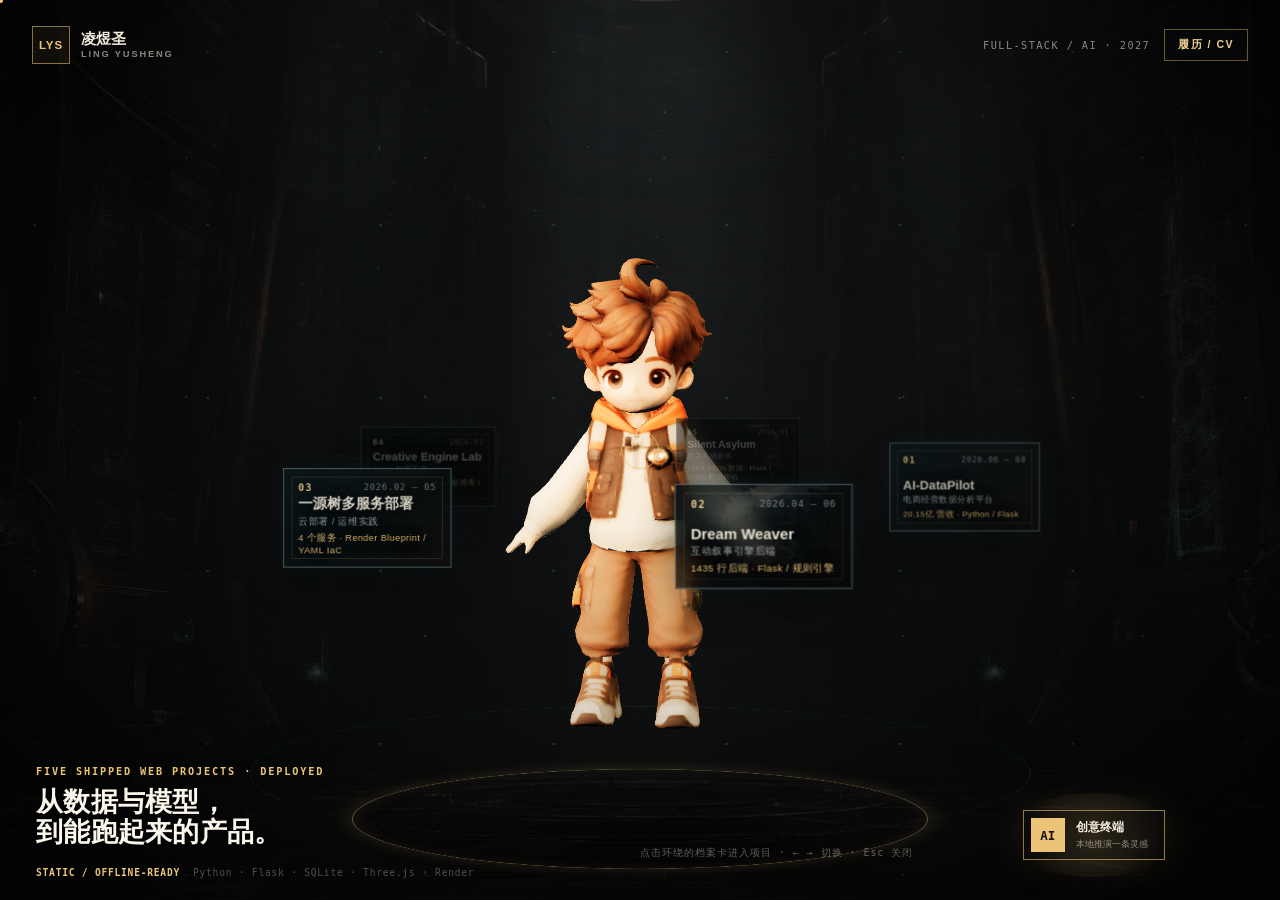
==== index.html @ 1874d437 "Initial commit: offline 3D portfolio site with five full-stack projects and resume" ====
<!doctype html>
<html lang="zh-CN">
<head>
  <meta charset="utf-8" />
  <meta name="viewport" content="width=device-width, initial-scale=1, viewport-fit=cover" />
  <title>凌煜圣 LING YUSHENG · 全栈 / AI 应用作品集</title>
  <meta name="description" content="凌煜圣的全栈作品集，5 个独立完成并部署上线的 Web 项目，技术栈 Python / Flask、原生 JavaScript、Three.js、Render。" />
  <link rel="stylesheet" href="./styles.css?v=scout-3d-03" />
</head>
<body>
  <!-- 首屏加载层：15MB 模型需要几秒，用进度层换第一印象 -->
  <div class="preloader" id="preloader" aria-hidden="true">
    <div class="pre-inner">
      <div class="pre-mark">LYS</div>
      <div class="pre-title">凌煜圣 · 全栈 / AI 应用</div>
      <div class="pre-track"><i id="preFill"></i></div>
      <div class="pre-meta"><span class="mono" id="prePct">00</span><span id="preLabel">正在加载 3D 场景 …</span></div>
    </div>
  </div>

  <!-- 自定义光标（仅桌面指针设备） -->
  <div class="cursor-ring" id="cursorRing" aria-hidden="true"></div>
  <div class="cursor-dot" id="cursorDot" aria-hidden="true"></div>

  <main class="portfolio-shell">
    <section class="stage" id="stage">
      <div id="threeStage" class="three-stage" aria-label="3D portfolio stage"></div>
      <canvas id="fallbackStage" class="fallback-stage" aria-hidden="true"></canvas>
      <div class="stage-vignette" aria-hidden="true"></div>
      <div class="ground-shadow" aria-hidden="true"></div>
      <div class="ground-ring ring-one" aria-hidden="true"></div>
      <div class="ground-ring ring-two" aria-hidden="true"></div>
      <div class="noise-layer" aria-hidden="true"></div>
      <div class="project-signal" id="projectSignal" aria-hidden="true"><span></span><small>ARCHIVE LINK STABLE</small></div>

      <header class="site-mark">
        <a class="brand" href="#stage" aria-label="返回首页">
          <span class="brand-mark">LYS</span>
          <span class="brand-text">凌煜圣<small>LING YUSHENG</small></span>
        </a>
        <nav class="site-tools" aria-label="站点工具">
          <span class="year mono">FULL-STACK / AI · 2027</span>
          <button class="resume-toggle" id="resumeToggle" type="button" aria-controls="resumeDossier" aria-expanded="false">履历 / CV</button>
        </nav>
      </header>

      <section class="hero-copy" aria-label="Portfolio statement">
        <p class="mono">FIVE SHIPPED WEB PROJECTS · DEPLOYED</p>
        <h1>从数据与模型，<br />到能跑起来的产品。</h1>
      </section>

      <p class="guide-whisper mono"><span id="guideHint">点击环绕的档案卡进入项目 · ← → 切换 · Esc 关闭</span></p>
      <nav class="project-orbit" id="projectOrbit" aria-label="精选项目"></nav>

      <!-- 深度项目档案 -->
      <aside class="project-file" id="projectFile" aria-live="polite" aria-hidden="true">
        <button class="close-file" type="button" id="closeProjectFile" aria-label="关闭项目档案">×</button>
        <div class="file-index mono" id="fileType">档案 01</div>
        <div class="file-cover" id="fileCoverFrame"><img id="fileCover" alt="项目预览" /></div>
        <h2 id="fileTitle">Project</h2>
        <p class="file-outcome" id="fileOutcome"></p>

        <p class="block-kicker mono" id="howKicker">HOW IT WORKS / 怎么实现</p>
        <p class="file-how" id="fileHow"></p>

        <div class="file-metrics" id="fileMetrics"></div>

        <p class="block-kicker mono" id="proofKicker">KEY CALLS / 难点与处理</p>
        <div class="file-proof" id="fileProof"></div>

        <div class="mini-tags" id="fileTags"></div>
        <div class="file-actions">
          <button class="launch-project" type="button" id="launchProject">进入体验 <span>↗</span></button>
        </div>
      </aside>

      <!-- 创意终端：纯前端确定性生成，零后端、零 API Key -->
      <aside class="terminal-panel" id="engine" aria-hidden="true">
        <button class="close-file" type="button" id="closeEngine" aria-label="关闭创意终端">×</button>
        <p class="terminal-kicker mono">CREATIVE TERMINAL · LOCAL</p>
        <h2>输入一句灵感</h2>
        <p class="terminal-note">本地确定性推演，不请求任何外部接口。</p>
        <textarea id="briefInput" rows="4" placeholder="例如：雨夜赛博茶馆，茶客都没有影子"></textarea>
        <div class="quick-prompts" id="quickPrompts"></div>
        <button class="generate-action" id="generateBtn" type="button"><span>生成创意档案</span><span>→</span></button>
        <p class="engine-state mono" id="reactorState">READY</p>
      </aside>

      <aside class="result-file" id="resultPanel" aria-live="polite" aria-hidden="true">
        <button class="close-file" type="button" id="closeResult" aria-label="关闭生成档案">×</button>
        <p class="terminal-kicker mono">GENERATED FILE</p>
        <h2 id="conceptTitle">创意档案</h2>
        <p id="creativeThesis"></p>
        <div class="brief-facts"><span id="audience"></span><span id="outputFormat"></span></div>
        <p class="worldview" id="worldview"></p>
        <div class="palette" id="palette"></div>
        <div class="tag-list" id="keywords"></div>
        <pre id="imagePrompt"></pre>
        <button class="copy-prompt" id="copyPrompt" type="button">复制 Prompt</button>
      </aside>

      <!-- 履历（网页内速览，投递版 PDF 可下载） -->
      <aside class="resume-dossier" id="resumeDossier" aria-hidden="true" aria-label="凌煜圣个人简历">
        <button class="close-file" type="button" id="closeResume" aria-label="关闭个人简历">×</button>
        <section class="resume-identity">
          <div class="resume-photo"><img src="./assets/profile/ling-yusheng.jpg" alt="凌煜圣" /></div>
          <p class="resume-kicker mono">PERSONNEL FILE / 2027</p>
          <h2>凌煜圣</h2>
          <p class="resume-name mono">LING YUSHENG</p>
          <p class="resume-role">全栈 / 后端开发（AI 应用方向）· 2027 届校招</p>
          <div class="resume-contact">
            <span>17783190642</span>
            <span>1793838655@qq.com</span>
            <span>重庆 · 全国任意城市可到岗</span>
            <span>重庆财经学院 · 讯飞人工智能学院 · 人工智能（本科）2023.09–2027.06</span>
          </div>
          <a class="resume-download" href="./assets/resume/ling-yusheng-fullstack-resume.pdf" target="_blank" rel="noopener">下载投递版 PDF <span>↓</span></a>
        </section>
        <section class="resume-content">
          <p class="resume-kicker mono">FULL-STACK / AI APPLICATION</p>
          <h3>从数据与模型，到能跑起来的全栈产品。</h3>
          <p class="resume-lead">人工智能专业 2027 届。后端、前端、数据库到部署均独立完成，写了 5 个能跑、也部署上线的 Web 项目，主要用 Python/Flask、原生 JS、SQLite 和 Render；2025 年暑假在重庆云幕科技做过三个月三维可视化。</p>
          <div class="resume-grid">
            <section>
              <h4 class="mono">技术能力</h4>
              <p><b>后端</b>Python · Flask · 标准库 HTTP 服务 · REST · SQLite · 规则引擎与数值驱动状态流转</p>
              <p><b>前端</b>HTML / CSS / 原生 JavaScript · ECharts · Canvas · Three.js</p>
              <p><b>数据</b>pandas 清洗与脱敏 · 指标口径建模 · 二十万条级订单/账单聚合</p>
              <p><b>AI 工程</b>LLM 接入与输出约束（白名单/数值钳制/降级）· DeepSeek / Ollama 本地调用 · ComfyUI 节点式出图 · Prompt</p>
              <p><b>工程化</b>Git · Render Blueprint 多服务编排 · Pillow 图像处理与感知哈希</p>
            </section>
            <section>
              <h4 class="mono">教育</h4>
              <p><b>重庆财经学院</b>讯飞人工智能学院 · 人工智能（本科）2023.09–2027.06</p>
              <h4 class="resume-subhead mono">目标方向</h4>
              <p>全栈 / 后端开发（AI 应用方向）<br />AI 应用工程师 / FDE</p>
            </section>
          </div>
          <section class="resume-experience">
            <h4 class="mono">实习经历 / 重庆云幕科技 · 2025.07–09</h4>
            <p class="experience-role">三维建模与可视化项目实习</p>
            <ul>
              <li>曾家岩隧道动画：修正主体、匝道与通风设施穿模失真，精简面数并反复适配镜头。</li>
              <li>上海人民医院数字沙盘：依据施工图搭建全院区模型并统一轻量化。</li>
              <li>模型 240 万面 → 38 万面稳定 60fps，调试时间缩短约 40%，两个月一次性验收。</li>
            </ul>
          </section>
          <section class="resume-projects">
            <h4 class="mono">作品（点击展厅卡片查看）</h4>
            <span>AI-DataPilot · 经营数据分析</span>
            <span>Dream Weaver · 互动叙事后端</span>
            <span>一源树多服务 · 云部署</span>
            <span>Creative Engine Lab · AIGC 工具</span>
            <span>Silent Asylum · 文字互动游戏</span>
          </section>
        </section>
      </aside>

      <button class="terminal-dock" id="engineToggle" type="button" aria-expanded="false" aria-controls="engine">
        <span class="terminal-icon mono">AI</span>
        <span><strong>创意终端</strong><small class="mono">本地推演一条灵感</small></span>
      </button>

      <footer class="tech-strip">
        <span class="mono" id="serverStatus">LOCAL ENGINE</span>
        <span class="mono">Python · Flask · SQLite · Three.js · Render</span>
      </footer>
    </section>
  </main>

  <script src="./vendor/three.min.js"></script>
  <script src="./vendor/GLTFLoader.js"></script>
  <script src="./app.js?v=scout-3d-03"></script>
</body>
</html>
---- styles.css ----
:root {
  --bg: #07090a;
  --ink: #f3ecdd;
  --muted: rgba(243, 236, 221, .56);
  --soft: rgba(243, 236, 221, .8);
  --faint: rgba(243, 236, 221, .38);
  --line: rgba(243, 236, 221, .14);
  --sand: #ecc478;
  --sand-deep: #c98a3f;
  --warm: #c9793b;
  --cyan: #7fd6dd;
  --rose: #e08286;
  --panel: rgba(10, 17, 19, .82);
  --ease: cubic-bezier(.2, 0, 0, 1);
}

* { box-sizing: border-box; }
html, body, .portfolio-shell { width: 100%; height: 100%; }
body {
  margin: 0; overflow: hidden; background: var(--bg); color: var(--ink);
  font-family: -apple-system, BlinkMacSystemFont, "Segoe UI", "PingFang SC", "Microsoft YaHei", "Hiragino Sans GB", sans-serif;
  -webkit-font-smoothing: antialiased; text-rendering: optimizeLegibility;
}
.mono { font-family: Consolas, "Cascadia Mono", Menlo, "SFMono-Regular", monospace; }
button, textarea { font: inherit; }
button { cursor: pointer; color: inherit; background: none; border: 0; }
a { color: inherit; text-decoration: none; }
::selection { background: rgba(236, 196, 120, .28); }

/* ============ 加载层 ============ */
.preloader { position: fixed; inset: 0; z-index: 200; display: grid; place-items: center;
  background: radial-gradient(ellipse at 50% 46%, #1a140d 0%, #0a0c0b 60%, #060707 100%);
  transition: opacity .7s var(--ease), visibility .7s; }
.preloader.is-done { opacity: 0; visibility: hidden; pointer-events: none; }
.pre-inner { width: min(320px, 72vw); text-align: center; }
.pre-mark { width: 64px; height: 64px; margin: 0 auto 18px; display: grid; place-items: center;
  border: 1px solid rgba(236,196,120,.5); color: var(--sand); background: rgba(236,196,120,.06);
  font-weight: 800; letter-spacing: .12em; font-size: 1.05rem;
  box-shadow: 0 0 40px rgba(236,196,120,.12), inset 0 0 24px rgba(236,196,120,.06); }
.pre-title { font-size: .82rem; letter-spacing: .22em; color: var(--soft); margin-bottom: 20px; }
.pre-track { height: 2px; background: rgba(243,236,221,.12); overflow: hidden; }
.pre-track i { display: block; height: 100%; width: 0%; background: linear-gradient(90deg, var(--sand-deep), var(--sand));
  box-shadow: 0 0 12px rgba(236,196,120,.6); transition: width .25s linear; }
.pre-meta { display: flex; justify-content: space-between; margin-top: 10px; font-size: .62rem; letter-spacing: .12em; color: var(--muted); }
.pre-meta span:first-child { color: var(--sand); }

/* ============ 自定义光标 ============ */
.cursor-ring, .cursor-dot { position: fixed; top: 0; left: 0; z-index: 180; pointer-events: none; display: none; }
body.has-fine-pointer, body.has-fine-pointer * { cursor: none !important; }
body.has-fine-pointer .cursor-ring, body.has-fine-pointer .cursor-dot { display: block; }
.cursor-ring { width: 38px; height: 38px; margin: -19px 0 0 -19px; border: 1px solid rgba(236,196,120,.7);
  border-radius: 50%; transition: width .22s var(--ease), height .22s var(--ease), margin .22s var(--ease),
  border-color .22s, background .22s; }
.cursor-dot { width: 5px; height: 5px; margin: -2.5px 0 0 -2.5px; border-radius: 50%; background: var(--sand); }
body.cursor-hot .cursor-ring { width: 58px; height: 58px; margin: -29px 0 0 -29px;
  border-color: var(--cyan); background: rgba(127,214,221,.08); }

/* ============ 舞台 ============ */
.stage { position: relative; isolation: isolate; width: 100vw; height: 100vh; min-height: 640px; overflow: hidden; background: #060807; }
.three-stage, .fallback-stage { position: absolute; inset: 0; width: 100%; height: 100%; z-index: 3; pointer-events: none; }
.three-stage canvas { display: block; width: 100%; height: 100%; }
.fallback-stage { display: block; } .fallback-stage.is-hidden { display: none; }
.stage::before { content: ""; position: absolute; inset: -4%; z-index: 0; pointer-events: none;
  background:
    linear-gradient(180deg, rgba(2,5,6,.22), rgba(3,5,5,.74)),
    radial-gradient(ellipse at 50% 56%, transparent 22%, rgba(0,0,0,.5) 90%),
    url('./assets/environment/archive-observatory.png') center / cover no-repeat;
  filter: saturate(.66) contrast(.94) brightness(.7);
  animation: observatory-drift 22s ease-in-out infinite alternate; }
.stage::after { content: ""; position: absolute; inset: 0; z-index: 1; pointer-events: none; opacity: .32;
  background-image: radial-gradient(circle at 20% 30%, rgba(103,225,236,.6) 0 1px, transparent 1.5px),
    radial-gradient(circle at 78% 66%, rgba(239,187,108,.5) 0 1px, transparent 1.5px);
  background-size: 173px 173px, 239px 239px; animation: signal-float 14s linear infinite; }
.stage-vignette { position: absolute; inset: 0; z-index: 4; pointer-events: none;
  background: radial-gradient(ellipse at 50% 47%, transparent 14%, rgba(0,0,0,.14) 48%, rgba(0,0,0,.8) 100%); }
.noise-layer { position: absolute; inset: 0; z-index: 5; pointer-events: none; opacity: .045; mix-blend-mode: screen;
  background-image: repeating-linear-gradient(0deg, rgba(255,255,255,.035) 0 1px, transparent 1px 4px); }
.ground-shadow { position: absolute; z-index: 4; left: 50%; bottom: -2vh; width: min(46vw,720px); height: min(12vw,180px);
  transform: translateX(-50%); border-radius: 50%; background: radial-gradient(ellipse, rgba(0,0,0,.72), transparent 70%); filter: blur(10px); pointer-events: none; }
.ground-ring { position: absolute; z-index: 4; left: 50%; bottom: -5.2vh; border-radius: 50%; transform: translateX(-50%) rotateX(67deg); pointer-events: none; }
.ring-one { width: min(45vw,680px); height: min(20vw,300px); border: 1px solid rgba(236,196,120,.4);
  box-shadow: 0 0 32px rgba(236,196,120,.16), inset 0 0 28px rgba(236,196,120,.08); animation: ring-breathe 5.5s ease-in-out infinite; }
.ring-two { width: min(61vw,980px); height: min(27vw,420px); border: 1px solid rgba(127,214,221,.14); opacity: .7; animation: ring-drift 12s linear infinite; }

/* ============ 顶部 ============ */
.site-mark, .hero-copy, .guide-whisper, .project-orbit, .project-file, .terminal-panel, .result-file,
.terminal-dock, .tech-strip, .project-signal { position: absolute; z-index: 12; }
.site-mark { top: 26px; left: 32px; right: 32px; display: flex; gap: 15px; align-items: center; justify-content: space-between; }
.brand { display: flex; gap: 11px; align-items: center; font-weight: 800; font-size: .95rem; }
.brand-mark { display: grid; width: 38px; height: 38px; place-items: center; border: 1px solid rgba(236,196,120,.55);
  color: var(--sand); background: rgba(236,196,120,.06); font-size: .72rem; letter-spacing: .08em; }
.brand-text { display: grid; line-height: 1.15; }
.brand-text small { color: var(--muted); font-size: .58rem; letter-spacing: .2em; font-weight: 600; margin-top: 2px; }
.site-tools { display: flex; gap: 14px; align-items: center; }
.year { color: var(--muted); font-size: .64rem; letter-spacing: .14em; }
.resume-toggle { border: 1px solid rgba(236,196,120,.42); color: #f0d092; background: rgba(9,13,13,.44);
  padding: 8px 13px; font-size: .66rem; font-weight: 800; letter-spacing: .14em; transition: background .2s, border-color .2s; }
.resume-toggle:hover, .resume-toggle[aria-expanded="true"] { background: rgba(236,196,120,.13); border-color: rgba(236,196,120,.9); }

/* ============ Hero ============ */
.hero-copy { left: 36px; bottom: 52px; max-width: 46vw; }
.hero-copy p { margin: 0 0 10px; color: var(--sand); font-size: .64rem; font-weight: 700; letter-spacing: .18em;
  text-shadow: 0 1px 10px rgba(0,0,0,.9); }
.hero-copy h1 { margin: 0; color: #fbf6ec; font-size: clamp(1.5rem, 2.1vw, 2.3rem); line-height: 1.14; letter-spacing: .01em; font-weight: 800;
  text-shadow: 0 1px 3px rgba(0,0,0,.92); }
.guide-whisper { left: 50%; bottom: 30px; transform: translateX(-50%); color: var(--faint); font-size: .62rem;
  letter-spacing: .1em; text-align: center; pointer-events: none; white-space: nowrap; }

/* 错峰入场：默认终态可见，未就绪时才隐藏；用 transition 而非 fill:both 动画，
   避免个别环境动画时钟冻结把元素永久卡在 opacity:0 */
.site-mark, .hero-copy, .guide-whisper, .terminal-dock, .tech-strip {
  opacity: 0; transform: translateY(14px);
  transition: opacity .8s var(--ease), transform .8s var(--ease);
}
.hero-copy { transition-delay: .15s; }
.terminal-dock { transition: opacity .8s var(--ease) .4s, translate .2s, border-color .2s; }
.guide-whisper { transition-delay: .55s; }
.is-ready .site-mark, .is-ready .hero-copy, .is-ready .guide-whisper,
.is-ready .terminal-dock, .is-ready .tech-strip { opacity: 1; transform: none; }
@keyframes rise { from { opacity: 0; transform: translateY(14px); } to { opacity: 1; transform: translateY(0); } }

/* ============ 项目轨道 ============ */
.project-orbit { inset: 0; z-index: 18; pointer-events: none; }
.project-node { position: absolute; left: 50%; top: 50%; width: clamp(176px, 13.5vw, 232px); height: clamp(104px, 7.6vw, 130px);
  display: block; overflow: hidden; text-align: left; padding: 0; border: 1px solid rgba(191,231,237,.34); color: var(--ink);
  background: linear-gradient(135deg, rgba(11,26,30,.78), rgba(19,16,12,.36));
  backdrop-filter: blur(12px) saturate(115%); -webkit-backdrop-filter: blur(12px) saturate(115%);
  box-shadow: inset 0 0 0 1px rgba(255,255,255,.045), 0 16px 48px rgba(0,0,0,.32), 0 0 28px rgba(87,220,237,.07);
  opacity: var(--orbit-opacity, .9); scale: var(--orbit-scale, 1);
  transform: translate3d(calc(-50% + var(--orbit-x,0px)), calc(-50% + var(--orbit-y,0px)), 0);
  will-change: transform, opacity, scale; pointer-events: auto;
  transition: scale .24s var(--ease), border-color .24s, box-shadow .24s, background .24s, opacity .4s; }
.project-node::before { content: ""; position: absolute; inset: 8px; border: 1px solid rgba(235,207,143,.15); pointer-events: none; }
.project-node.is-behind { filter: brightness(.5) saturate(.6); }
.project-node:hover, .project-node:focus-visible, .project-node.is-selected {
  scale: calc(var(--orbit-scale,1) * 1.09); border-color: rgba(236,196,120,.88);
  background: linear-gradient(135deg, rgba(18,47,52,.92), rgba(55,30,12,.7));
  box-shadow: inset 0 0 0 1px rgba(255,255,255,.14), 0 22px 60px rgba(0,0,0,.5), 0 0 42px rgba(236,188,105,.2); outline: none; }
.node-thumb, .node-abstract { position: absolute; inset: 0; background-position: center; background-size: cover;
  opacity: .26; filter: grayscale(.2) contrast(1.2) brightness(.66); transition: opacity .25s, filter .25s, transform .5s var(--ease); }
.project-node:hover .node-thumb, .project-node.is-selected .node-thumb { opacity: .46; filter: grayscale(0) contrast(1.06) brightness(.8); transform: scale(1.05); }
.node-abstract { opacity: .34; filter: none; }
.project-node:hover .node-abstract, .project-node.is-selected .node-abstract { opacity: .5; }
.node-index { position: absolute; top: 13px; left: 15px; z-index: 1; color: #f5d28e; font-size: .64rem; font-weight: 800; letter-spacing: .14em; }
.node-time { position: absolute; top: 13px; right: 15px; z-index: 1; color: rgba(232,245,245,.5); font-size: .58rem; letter-spacing: .08em; }
.node-label { position: absolute; z-index: 1; right: 15px; bottom: 12px; left: 15px; text-shadow: 0 2px 16px #000; }
.node-label strong { display: block; font-size: .92rem; letter-spacing: 0; }
.node-label small { display: block; margin-top: 3px; color: rgba(232,245,245,.68); font-size: .6rem; letter-spacing: .06em; }
.node-label em { display: block; margin-top: 4px; font-style: normal; color: var(--sand); font-size: .6rem; letter-spacing: .04em; }
.project-signal { left: 50%; top: 13%; display: flex; gap: 8px; align-items: center; transform: translateX(-50%) translateY(-5px);
  color: rgba(225,241,240,.72); opacity: 0; pointer-events: none; transition: opacity .3s, transform .3s; }
.project-signal.is-active { opacity: 1; transform: translateX(-50%) translateY(0); }
.project-signal span { width: 5px; height: 5px; border-radius: 50%; background: #e9c77c; box-shadow: 0 0 14px #e9c77c; }
.project-signal small { font-size: .6rem; font-weight: 800; letter-spacing: .16em; }

/* 抽象封面（无图项目的程序化视觉） */
.abs { position: relative; overflow: hidden; }
.abs::before { content: ""; position: absolute; inset: 0;
  background:
    linear-gradient(135deg, var(--g1, rgba(127,214,221,.5)), transparent 55%),
    radial-gradient(circle at 78% 24%, var(--g2, rgba(236,196,120,.45)), transparent 46%),
    linear-gradient(160deg, #162c31, #141009 70%); }
.abs::after { content: attr(data-glyph); position: absolute; right: 10px; bottom: 2px; font-size: 2.6rem; font-weight: 900;
  color: rgba(255,255,255,.07); letter-spacing: -.04em; }
.tone-0 { --g1: rgba(127,214,221,.55); --g2: rgba(236,196,120,.5); }
.tone-1 { --g1: rgba(159,142,255,.4); --g2: rgba(127,214,221,.45); }
.tone-2 { --g1: rgba(236,196,120,.55); --g2: rgba(201,121,59,.45); }
.tone-3 { --g1: rgba(224,130,134,.4); --g2: rgba(236,196,120,.45); }
.tone-4 { --g1: rgba(127,214,221,.4); --g2: rgba(224,130,134,.4); }

/* ============ 浮层面板通用 ============ */
.project-file, .terminal-panel, .result-file { border: 1px solid var(--line); background: var(--panel);
  backdrop-filter: blur(24px) saturate(120%); -webkit-backdrop-filter: blur(24px) saturate(120%);
  box-shadow: 0 28px 100px rgba(0,0,0,.5); opacity: 0; pointer-events: none; transition: opacity .26s var(--ease), transform .26s var(--ease); }
.project-file { z-index: 30; left: 6%; top: 50%; width: min(384px, 30vw); padding: 18px; transform: translateY(-50%) translateX(-18px); max-height: 92vh; overflow: auto; }
.terminal-panel { z-index: 30; right: 7%; top: 14%; width: min(360px, 28vw); padding: 20px; transform: translateX(18px) scale(.98); }
.result-file { z-index: 30; right: 7%; top: 13%; width: min(380px, 29vw); padding: 20px; transform: translateX(18px) scale(.98); max-height: 74vh; overflow: auto; }
.project-file.is-open { opacity: 1; pointer-events: auto; transform: translateY(-50%) translateX(0); }
.terminal-panel.is-open, .result-file.is-open { opacity: 1; pointer-events: auto; transform: translateX(0) scale(1); }
.close-file { position: absolute; top: 11px; right: 11px; z-index: 2; display: grid; width: 30px; height: 30px; place-items: center;
  border: 1px solid var(--line); background: rgba(255,255,255,.04); font-size: 1.15rem; line-height: 1; }
.close-file:hover { border-color: var(--sand); color: var(--sand); }

/* ============ 项目深度档案 ============ */
.file-index { margin: 0 0 10px; color: var(--sand); font-size: .62rem; font-weight: 800; letter-spacing: .15em; padding-right: 30px; }
.file-cover { height: 158px; margin: 0 0 14px; overflow: hidden; border: 1px solid rgba(243,236,221,.12); background: #17130e; position: relative; }
.file-cover img { width: 100%; height: 100%; object-fit: cover; display: block; }
.file-cover::after { content: ""; position: absolute; inset: 0; background: linear-gradient(180deg, transparent 46%, rgba(7,9,9,.82)); pointer-events: none; }
.file-cover.abs img { display: none; }
.file-cover.abs::before { content: ""; position: absolute; inset: 0;
  background: linear-gradient(135deg, var(--g1), transparent 55%), radial-gradient(circle at 78% 24%, var(--g2), transparent 46%), linear-gradient(160deg,#162c31,#141009 70%); }
.file-cover.abs::after { background: linear-gradient(180deg, transparent 40%, rgba(7,9,9,.55)); }
.project-file h2 { margin: 0 0 8px; padding-right: 32px; font-size: 1.4rem; line-height: 1.1; }
.file-outcome { margin: 0 0 6px; color: var(--sand); font-weight: 800; font-size: .94rem; line-height: 1.45; }
.block-kicker { margin: 14px 0 6px; font-size: .58rem; font-weight: 800; letter-spacing: .16em; color: var(--cyan); }
.file-how { margin: 0; color: var(--soft); font-size: .78rem; line-height: 1.62; }
.file-metrics { display: grid; grid-template-columns: repeat(2,1fr); gap: 1px; margin-top: 10px; border: 1px solid rgba(221,240,239,.12); background: rgba(221,240,239,.12); }
.file-metrics span { background: rgba(7,10,10,.8); padding: 7px 9px; font-size: .68rem; color: rgba(235,243,241,.82); display: flex; flex-direction: column; gap: 2px; }
.file-metrics b { color: var(--sand); font-size: .86rem; font-weight: 800; font-variant-numeric: tabular-nums; letter-spacing: .01em; }
.file-proof { display: grid; gap: 1px; margin-top: 6px; border: 1px solid rgba(221,240,239,.12); background: rgba(221,240,239,.12); }
.file-proof span { display: flex; gap: 9px; align-items: baseline; padding: 8px 9px; background: rgba(7,10,10,.8); font-size: .68rem; line-height: 1.5; color: rgba(235,243,241,.8); }
.file-proof b { color: rgba(237,196,121,.85); font-size: .58rem; letter-spacing: .06em; flex-shrink: 0; }
.mini-tags { display: flex; flex-wrap: wrap; gap: 6px; margin-top: 12px; }
.mini-tags span { border: 1px solid rgba(243,236,221,.14); color: rgba(243,236,221,.7); background: rgba(0,0,0,.22);
  padding: 4px 8px; font-size: .64rem; letter-spacing: .03em; }
.file-actions { margin-top: 14px; }
.launch-project { width: 100%; display: flex; align-items: center; justify-content: space-between; min-height: 44px; padding: 0 14px;
  border: 1px solid rgba(236,196,120,.7); color: #17110d; background: var(--sand); font-weight: 800; letter-spacing: .04em;
  transition: background .2s, transform .1s; }
.launch-project:hover { background: #f5d695; }
.launch-project:active { transform: scale(.985); }
.launch-project span { font-size: 1rem; }

/* ============ 创意终端 ============ */
.terminal-kicker { margin: 0 0 8px; color: var(--sand); font-size: .62rem; font-weight: 800; letter-spacing: .16em; }
.terminal-panel h2, .result-file h2 { margin: 0 0 6px; padding-right: 30px; font-size: 1.3rem; }
.terminal-note { margin: 0 0 12px; color: var(--muted); font-size: .68rem; }
.terminal-panel textarea { width: 100%; resize: none; border: 1px solid var(--line); outline: none; padding: 11px; color: var(--ink);
  background: rgba(0,0,0,.26); line-height: 1.55; }
.terminal-panel textarea:focus { border-color: var(--sand); box-shadow: 0 0 0 3px rgba(236,196,120,.1); }
.quick-prompts { display: grid; gap: 6px; margin: 11px 0; }
.quick-prompts button { padding: 3px 0; color: var(--muted); font-size: .73rem; text-align: left; transition: color .15s; }
.quick-prompts button:hover { color: var(--cyan); }
.generate-action { width: 100%; display: flex; align-items: center; justify-content: space-between; min-height: 42px; padding: 0 13px;
  border: 1px solid rgba(236,196,120,.7); background: var(--sand); color: #17110d; font-weight: 800; }
.engine-state { margin: 11px 0 0; color: var(--sand); font-size: .62rem; letter-spacing: .13em; }
.result-file p { margin: 0; color: var(--soft); font-size: .78rem; line-height: 1.6; }
.brief-facts { display: flex; flex-wrap: wrap; gap: 6px; margin: 10px 0; }
.brief-facts span { border: 1px solid var(--line); padding: 4px 8px; font-size: .66rem; color: rgba(243,236,221,.72); }
.worldview { margin-top: 10px !important; padding-top: 11px; border-top: 1px solid var(--line); }
.palette { display: grid; grid-template-columns: repeat(5,1fr); gap: 5px; margin-top: 12px; }
.palette span { height: 30px; border: 1px solid rgba(243,236,221,.12); }
.tag-list { display: flex; flex-wrap: wrap; gap: 6px; margin-top: 12px; }
.tag-list span { border: 1px solid var(--line); background: rgba(0,0,0,.22); padding: 3px 7px; font-size: .64rem; color: rgba(243,236,221,.7); }
pre { max-height: 110px; overflow: auto; margin: 12px 0 0; padding: 10px; border: 1px solid var(--line); color: #dbf9ff;
  background: rgba(0,0,0,.28); white-space: pre-wrap; font-size: .66rem; line-height: 1.5; font-family: Consolas, monospace; }
.copy-prompt { width: 100%; margin-top: 12px; min-height: 40px; border: 1px solid rgba(243,236,221,.24); color: var(--ink); background: transparent;
  font-weight: 700; letter-spacing: .04em; }
.copy-prompt:hover { border-color: var(--cyan); color: var(--cyan); }

/* ============ 右下 dock ============ */
.terminal-dock { right: clamp(34px, 9vw, 180px); bottom: 40px; z-index: 22; display: flex; gap: 11px; align-items: center;
  border: 1px solid rgba(236,196,120,.6); background: rgba(15,14,11,.78); padding: 7px 16px 7px 7px;
  box-shadow: 0 0 44px rgba(236,196,120,.12); transition: border-color .2s, transform .15s; }
.terminal-dock:hover { border-color: var(--sand); translate: 0 -2px; }
.terminal-dock::before { content: ""; position: absolute; inset: -18px; z-index: -1; border-radius: 50%; background: radial-gradient(circle, rgba(236,196,120,.14), transparent 70%); }
.terminal-icon { display: grid; width: 34px; height: 34px; place-items: center; color: #17110d; background: var(--sand); font-weight: 900; font-size: .78rem; }
.terminal-dock strong, .terminal-dock small { display: block; text-align: left; }
.terminal-dock strong { font-size: .78rem; }
.terminal-dock small { margin-top: 2px; color: var(--muted); font-size: .58rem; }

/* ============ 底部 ============ */
.tech-strip { left: 36px; bottom: 22px; display: flex; gap: 13px; color: rgba(243,236,221,.32); font-size: .6rem; letter-spacing: .08em; }
.tech-strip span:first-child { color: var(--sand); font-weight: 800; }

/* ============ 履历弹层 ============ */
.resume-dossier { position: absolute; z-index: 60; top: 50%; left: 50%; display: grid; grid-template-columns: 258px minmax(0,1fr);
  width: min(1020px, calc(100vw - 96px)); max-height: min(800px, calc(100vh - 80px)); overflow: auto;
  border: 1px solid rgba(222,238,236,.24); background: rgba(8,15,16,.97);
  box-shadow: 0 34px 130px rgba(0,0,0,.66), 0 0 46px rgba(102,224,225,.08);
  opacity: 0; pointer-events: none; transform: translate(-50%,-48%) scale(.985); transition: opacity .26s var(--ease), transform .26s var(--ease); }
.resume-dossier.is-open { opacity: 1; pointer-events: auto; transform: translate(-50%,-50%) scale(1); }
.resume-dossier::before { content: ""; position: absolute; inset: 10px; border: 1px solid rgba(226,194,128,.12); pointer-events: none; }
.resume-identity { position: relative; padding: 28px 24px; background: linear-gradient(160deg, rgba(21,48,50,.98), rgba(12,19,19,.96) 66%, rgba(40,25,14,.95)); }
.resume-photo { width: 150px; height: 150px; overflow: hidden; border: 1px solid rgba(228,197,130,.55); background: #101515; }
.resume-photo img { width: 100%; height: 100%; object-fit: cover; object-position: 30% 26%; filter: saturate(.82) contrast(1.06); }
.resume-kicker { margin: 17px 0 7px; color: #e6bf78; font-size: .6rem; font-weight: 800; letter-spacing: .15em; }
.resume-identity h2 { margin: 0; font-size: 1.8rem; letter-spacing: .03em; }
.resume-name { margin: 3px 0 16px; color: rgba(230,241,238,.56); font-size: .64rem; font-weight: 800; letter-spacing: .16em; }
.resume-role { margin: 0; color: #f4e9d0; font-size: .88rem; font-weight: 800; line-height: 1.5; }
.resume-contact { display: grid; gap: 7px; margin: 24px 0 20px; padding-top: 16px; border-top: 1px solid rgba(221,237,234,.17);
  color: rgba(232,242,239,.72); font-size: .7rem; line-height: 1.5; }
.resume-download { display: flex; justify-content: space-between; align-items: center; border: 1px solid rgba(232,196,121,.58);
  color: #f4e2b9; background: rgba(0,0,0,.14); padding: 11px 12px; font-size: .68rem; font-weight: 800; letter-spacing: .05em; }
.resume-download:hover { background: rgba(232,196,121,.14); }
.resume-content { padding: 30px 36px 28px; }
.resume-content h3 { max-width: 540px; margin: 0 0 12px; font-size: clamp(1.4rem, 2vw, 2.1rem); line-height: 1.14; }
.resume-lead { max-width: 620px; margin: 0 0 22px; color: rgba(226,238,236,.74); font-size: .82rem; line-height: 1.7; }
.resume-grid { display: grid; grid-template-columns: 1.2fr .8fr; gap: 26px; padding: 16px 0; border-top: 1px solid rgba(221,237,234,.16); border-bottom: 1px solid rgba(221,237,234,.16); }
.resume-content h4 { margin: 0 0 10px; color: #e5bf7a; font-size: .66rem; letter-spacing: .13em; }
.resume-grid p { margin: 0 0 11px; color: rgba(231,240,237,.72); font-size: .74rem; line-height: 1.6; }
.resume-grid b { display: block; margin-bottom: 2px; color: #f4f6ee; font-size: .76rem; }
.resume-subhead { margin-top: 18px !important; }
.resume-experience { padding: 18px 0 14px; }
.resume-experience h4 { margin-bottom: 5px; }
.experience-role { color: rgba(226,188,117,.82); font-size: .7rem; font-weight: 800; margin: 0 0 8px; }
.resume-experience ul { display: grid; gap: 7px; margin: 8px 0 0; padding: 0; list-style: none; }
.resume-experience li { position: relative; padding-left: 12px; color: rgba(231,240,237,.74); font-size: .72rem; line-height: 1.55; }
.resume-experience li::before { content: ""; position: absolute; left: 0; top: .5rem; width: 4px; height: 4px; background: #75c8c4; }
.resume-projects { display: flex; flex-wrap: wrap; gap: 6px; padding-top: 12px; border-top: 1px solid rgba(221,237,234,.16); }
.resume-projects h4 { width: 100%; margin-bottom: 4px; }
.resume-projects span { border: 1px solid rgba(221,237,234,.14); color: rgba(238,245,242,.7); background: rgba(255,255,255,.025); padding: 5px 8px; font-size: .64rem; }

@keyframes ring-breathe { 50% { opacity: .46; transform: translateX(-50%) rotateX(67deg) scale(1.04); } }
@keyframes ring-drift { to { transform: translateX(-50%) rotateX(67deg) rotateZ(360deg); } }
@keyframes observatory-drift { from { transform: scale(1.02) translate3d(-.35%,-.25%,0); } to { transform: scale(1.08) translate3d(.5%,.35%,0); } }
@keyframes signal-float { to { background-position: 173px -173px, -239px 239px; } }

/* ============ 响应式：平板 ============ */
@media (max-width: 1024px) {
  .project-file { left: 4%; width: min(360px, 40vw); }
  .terminal-panel, .result-file { right: 24px; width: min(360px, 44vw); }
  .hero-copy { max-width: 56vw; }
}

/* ============ 响应式：手机（轨道改为右侧静态列，面板全屏） ============ */
@media (max-width: 760px) {
  .stage { min-height: 600px; }
  .year, .guide-whisper, .tech-strip { display: none; }
  .site-mark { top: 16px; left: 16px; right: 16px; }
  .brand-text small { display: none; }
  .hero-copy { left: 18px; bottom: 16px; max-width: 92vw; }
  .hero-copy h1 { font-size: 1.3rem; }
  .hero-copy p { font-size: .56rem; }
  .project-orbit.static-orbit .project-node,
  .project-orbit.static-orbit .project-node:nth-child(n) {
    position: absolute !important; left: auto !important; margin: 0 !important;
    width: 152px !important; height: 62px !important;
    transform: none !important; scale: 1 !important; opacity: 1 !important; filter: none !important; }
  .project-orbit.static-orbit .project-node:nth-child(1) { right: 12px !important; top: 74px !important; }
  .project-orbit.static-orbit .project-node:nth-child(2) { right: 12px !important; top: 144px !important; }
  .project-orbit.static-orbit .project-node:nth-child(3) { right: 12px !important; top: 214px !important; }
  .project-orbit.static-orbit .project-node:nth-child(4) { right: 12px !important; top: 284px !important; }
  .project-orbit.static-orbit .project-node:nth-child(5) { right: 12px !important; top: 354px !important; }
  .project-orbit.static-orbit .node-label strong { font-size: .76rem; }
  .project-orbit.static-orbit .node-label small, .project-orbit.static-orbit .node-label em,
  .project-orbit.static-orbit .node-time, .project-orbit.static-orbit .node-thumb,
  .project-orbit.static-orbit .node-abstract { display: none; }
  .project-file, .terminal-panel, .result-file { top: 64px; left: 14px; right: 14px; bottom: 14px; width: auto;
    max-height: none; background: rgba(9, 15, 17, .96); transform: translateY(12px); }
  .project-file.is-open, .terminal-panel.is-open, .result-file.is-open { transform: translateY(0); }
  /* 浮层打开时淡出轨道与底部入口，保证手机端全屏阅读不穿透 */
  .stage:has(.project-file.is-open) .project-orbit,
  .stage:has(.terminal-panel.is-open) .project-orbit,
  .stage:has(.result-file.is-open) .project-orbit,
  .stage:has(.resume-dossier.is-open) .project-orbit,
  .stage:has(.project-file.is-open) .terminal-dock,
  .stage:has(.terminal-panel.is-open) .terminal-dock,
  .stage:has(.result-file.is-open) .terminal-dock,
  .stage:has(.resume-dossier.is-open) .terminal-dock,
  .stage:has(.resume-dossier.is-open) .hero-copy { opacity: 0 !important; pointer-events: none; }
  .resume-dossier { background: rgba(8,15,16,.99); }
  .terminal-dock { right: 14px; bottom: 14px; }
  .resume-dossier { grid-template-columns: 1fr; width: min(580px, calc(100vw - 28px)); max-height: calc(100vh - 28px); }
  .resume-identity { padding: 22px; }
  .resume-photo { width: 92px; height: 92px; float: right; margin-left: 15px; }
  .resume-contact { margin: 18px 0; }
  .resume-content { padding: 24px 22px; }
  .resume-grid { grid-template-columns: 1fr; gap: 4px; }
}

/* ============ 减弱动效 ============ */
@media (prefers-reduced-motion: reduce) {
  .stage::before, .stage::after, .ring-one, .ring-two { animation: none; }
  .project-node, .launch-project, .terminal-dock, .resume-toggle { transition: none; }
  .site-mark, .hero-copy, .guide-whisper, .terminal-dock, .tech-strip { opacity: 1 !important; transform: none !important; transition: none !important; }
}
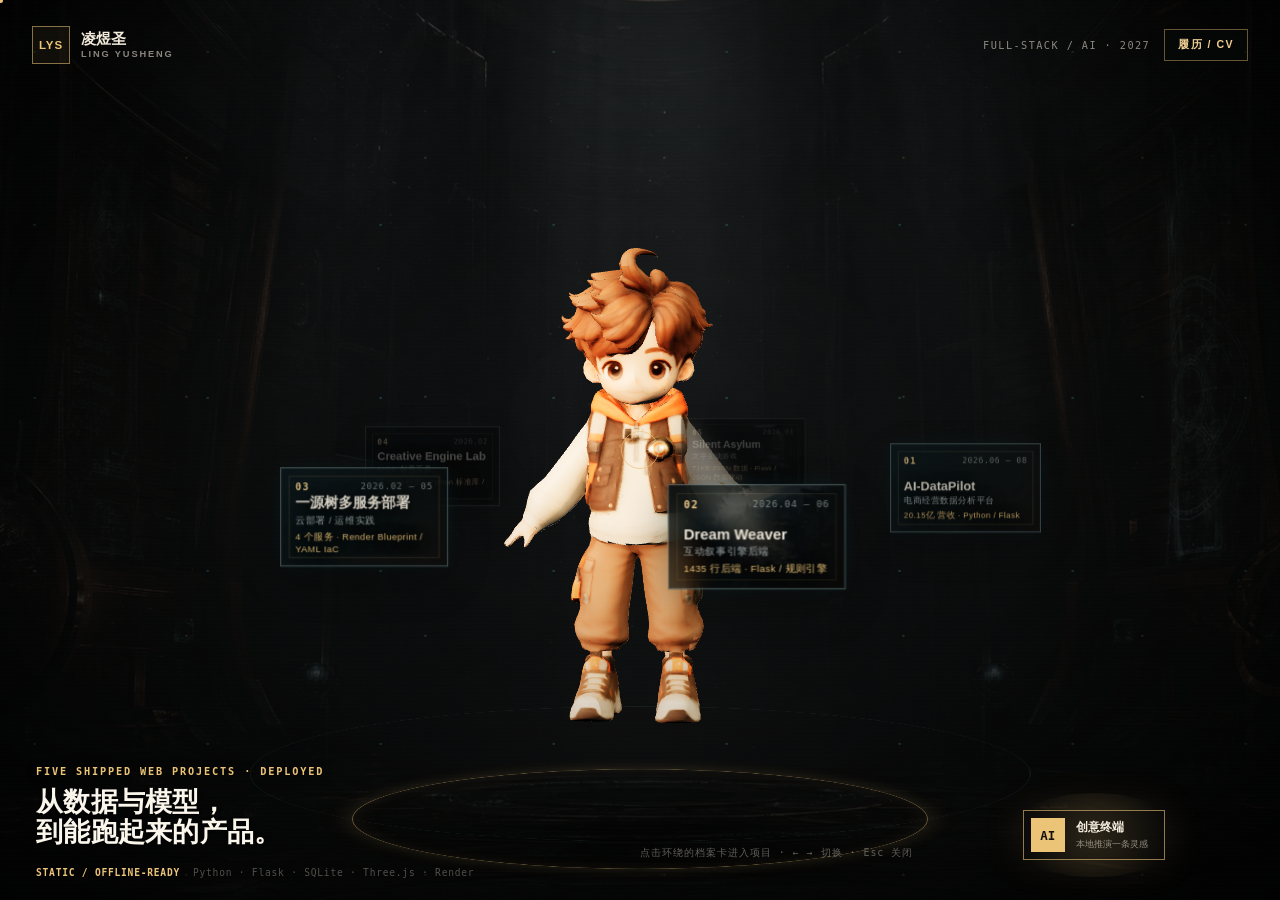
==== commit 0de56b59: "修复现场演示可用性：补01脱敏采样与本地ECharts，对齐履历口径，补运行说明 - 01 新增脱敏采样 orders_cleaned.csv(2800行,固定种子可复现)与生成脚本,clone即可起" ====
--- a/index.html
+++ b/index.html
@@ -119,7 +119,7 @@
         <section class="resume-content">
           <p class="resume-kicker mono">FULL-STACK / AI APPLICATION</p>
           <h3>从数据与模型，到能跑起来的全栈产品。</h3>
-          <p class="resume-lead">人工智能专业 2027 届。后端、前端、数据库到部署均独立完成，写了 5 个能跑、也部署上线的 Web 项目，主要用 Python/Flask、原生 JS、SQLite 和 Render；2025 年暑假在重庆云幕科技做过三个月三维可视化。</p>
+          <p class="resume-lead">人工智能专业 2027 届。后端、前端、数据库到部署均独立完成，写了 5 个能跑、也部署上线的 Web 项目，主要用 Python/Flask、原生 JS、SQLite 和 Render，源码与在线作品均可核验。</p>
           <div class="resume-grid">
             <section>
               <h4 class="mono">技术能力</h4>
@@ -136,15 +136,6 @@
               <p>全栈 / 后端开发（AI 应用方向）<br />AI 应用工程师 / FDE</p>
             </section>
           </div>
-          <section class="resume-experience">
-            <h4 class="mono">实习经历 / 重庆云幕科技 · 2025.07–09</h4>
-            <p class="experience-role">三维建模与可视化项目实习</p>
-            <ul>
-              <li>曾家岩隧道动画：修正主体、匝道与通风设施穿模失真，精简面数并反复适配镜头。</li>
-              <li>上海人民医院数字沙盘：依据施工图搭建全院区模型并统一轻量化。</li>
-              <li>模型 240 万面 → 38 万面稳定 60fps，调试时间缩短约 40%，两个月一次性验收。</li>
-            </ul>
-          </section>
           <section class="resume-projects">
             <h4 class="mono">作品（点击展厅卡片查看）</h4>
             <span>AI-DataPilot · 经营数据分析</span>
